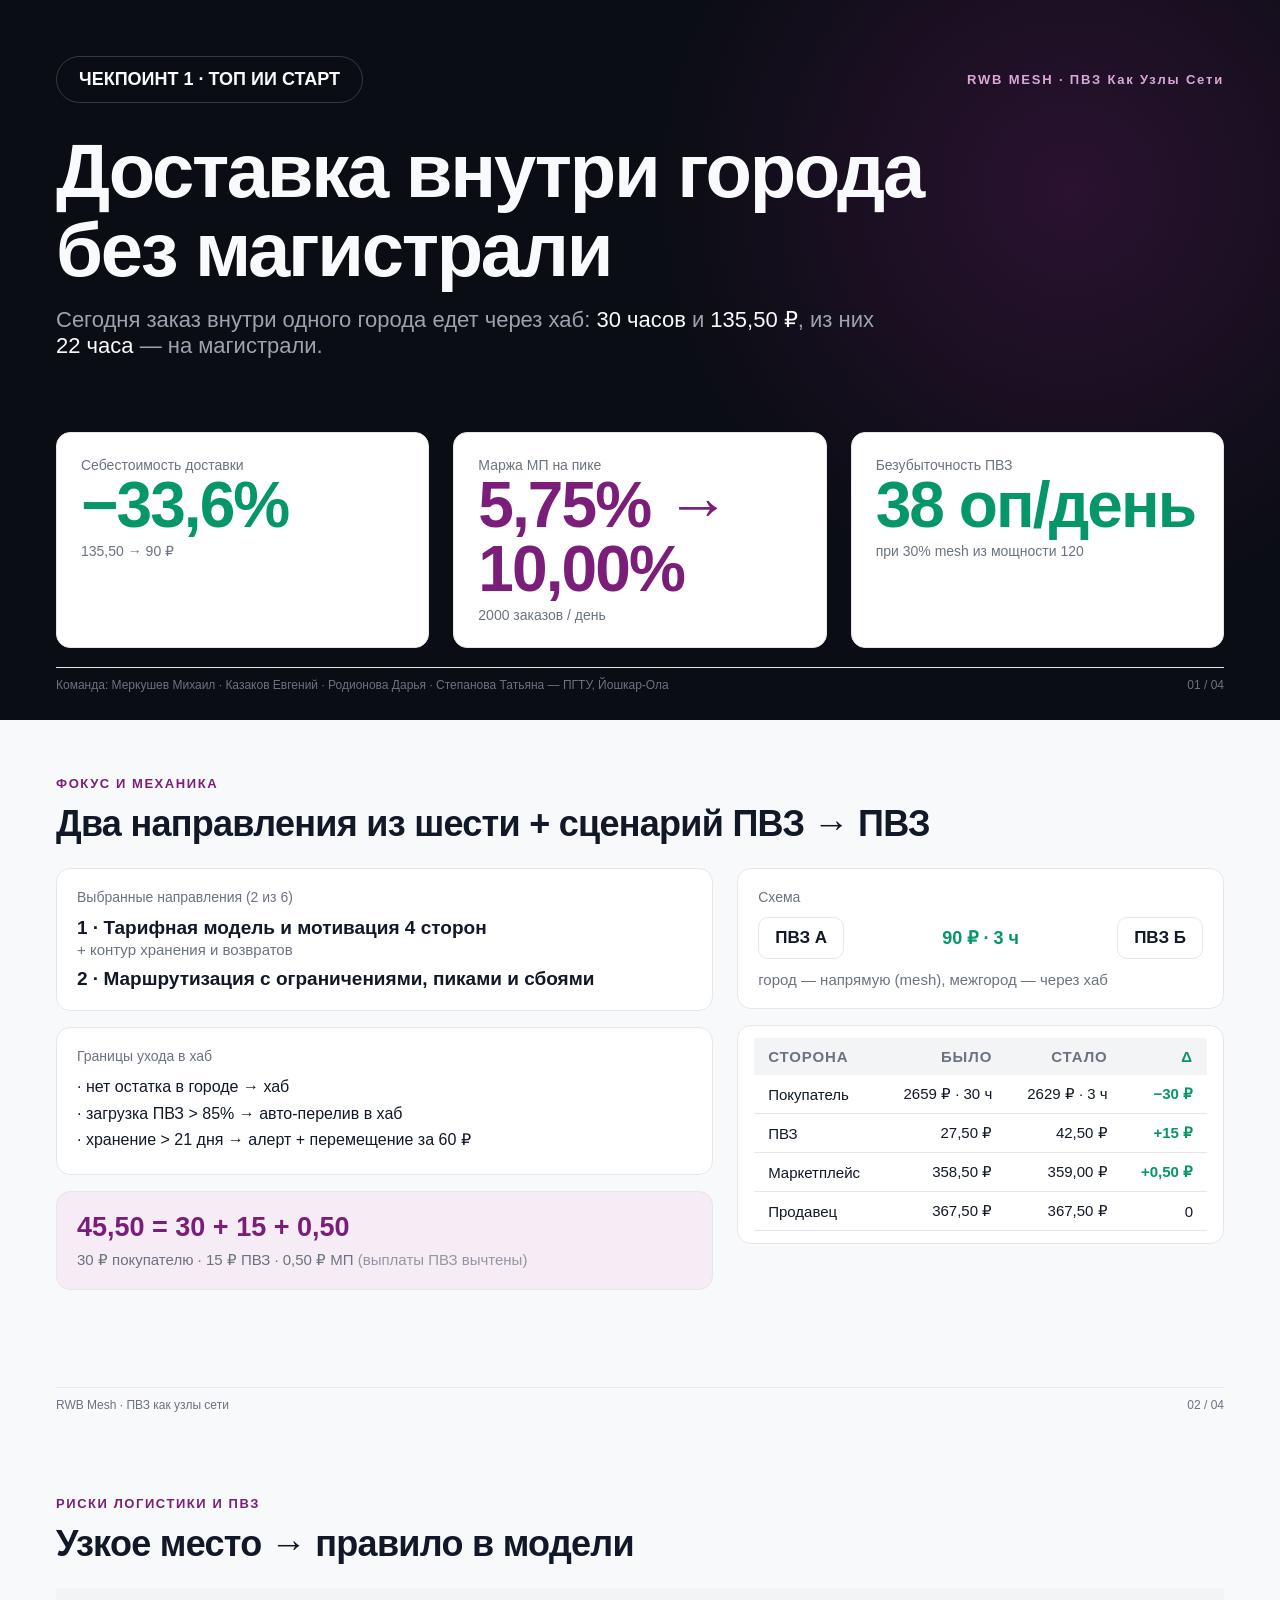
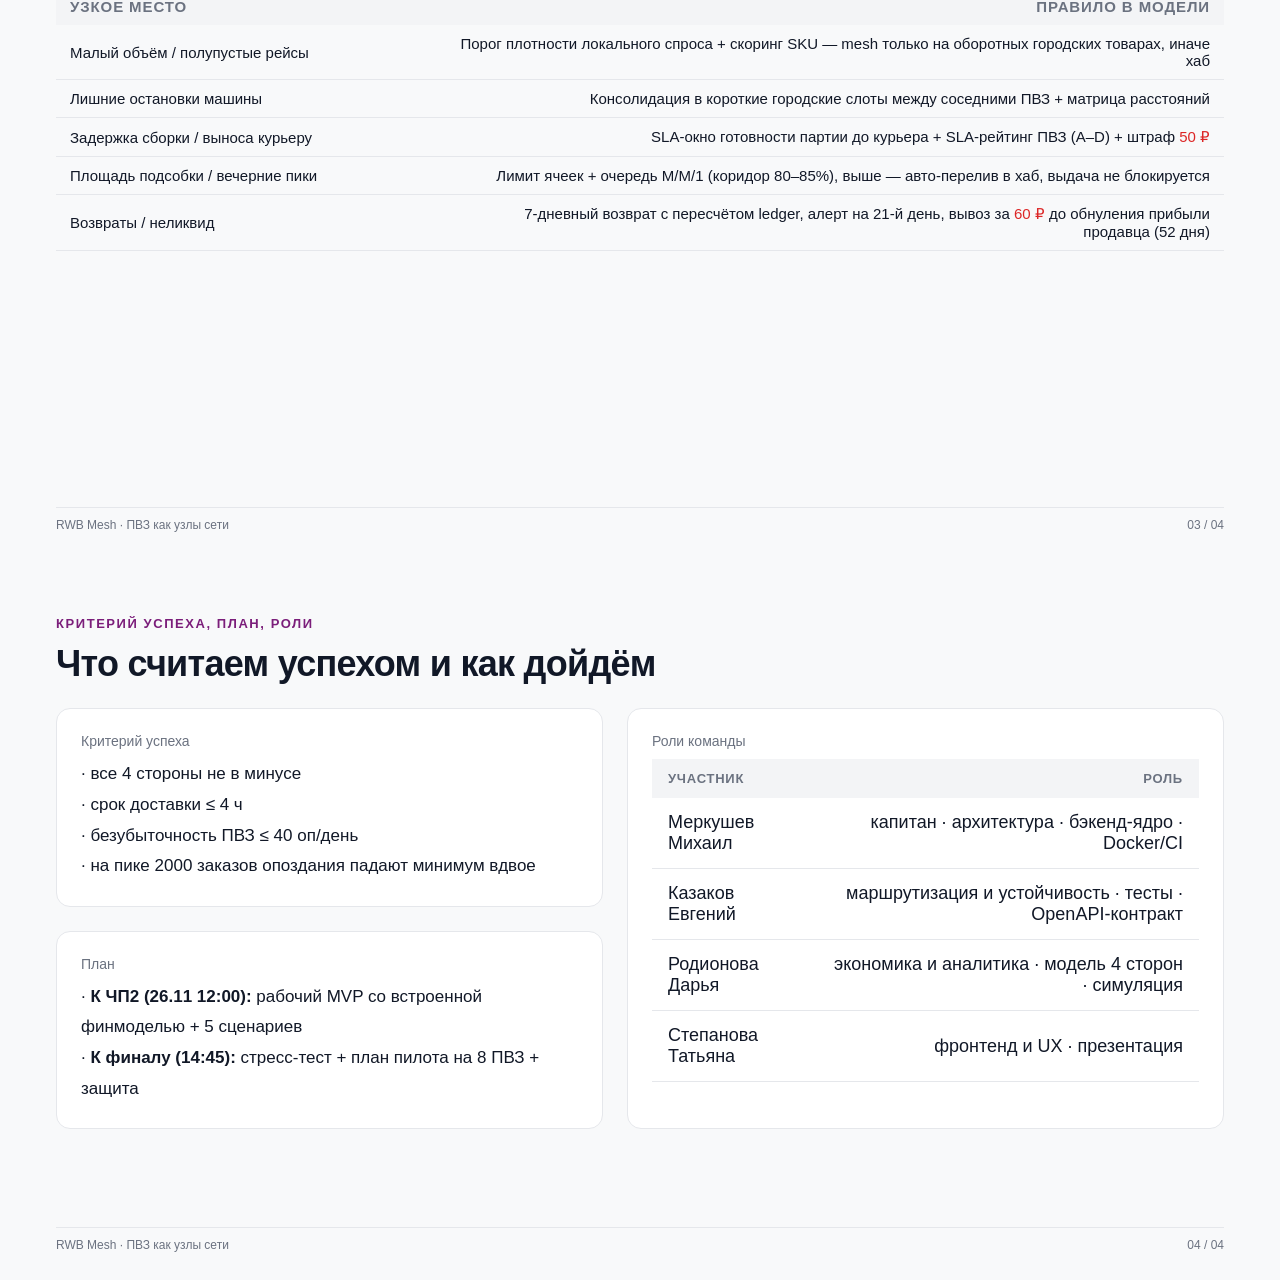
==== docs/pitch/cp1-slides.html @ 2083aa62 "docs(pitch): добавить пакет ЧП1 (4 слайда + речь), гид ЧП2 и актуализировать финал под кейс" ====
<!DOCTYPE html>
<html lang="ru">
<head>
<meta charset="UTF-8">
<meta name="viewport" content="width=1280">
<title>RWB Mesh · ЧП1</title>
<style>
@page { size: 1280px 720px; margin: 0; }
* { box-sizing: border-box; margin: 0; padding: 0; }
html, body { background: #F8F9FA; -webkit-print-color-adjust: exact; print-color-adjust: exact; }
body { font-family: Inter, -apple-system, BlinkMacSystemFont, "Segoe UI", Roboto, sans-serif; color: #111827; font-variant-numeric: tabular-nums; }
.slide { position: relative; width: 1280px; height: 720px; overflow: hidden; padding: 56px 56px 72px; background: #F8F9FA; page-break-after: always; break-after: page; display: flex; flex-direction: column; }
.slide:last-child { page-break-after: auto; break-after: auto; }
.dark { background: #0B0D14; color: #F9FAFB; }
.dark::before { content: ""; position: absolute; right: -240px; top: -260px; width: 900px; height: 900px; background: radial-gradient(circle, rgba(123,30,122,0.28) 0%, rgba(123,30,122,0) 65%); }
.dark > * { position: relative; }
.muted { color: #6B7280; } .dark .muted { color: #9CA3AF; }
.foot { position: absolute; left: 56px; right: 56px; bottom: 28px; display: flex; justify-content: space-between; font-size: 12px; color: #6B7280; border-top: 1px solid #E5E7EB; padding-top: 10px; }
.tag { font-size: 13px; letter-spacing: .14em; font-weight: 600; color: #D8A8D7; }
.kicker { font-size: 13px; letter-spacing: .12em; text-transform: uppercase; font-weight: 600; color: #7B1E7A; margin-bottom: 12px; }
h1 { font-size: 76px; line-height: 1.04; font-weight: 700; letter-spacing: -.03em; }
h2 { font-size: 36px; line-height: 1.15; font-weight: 700; letter-spacing: -.02em; max-width: 1050px; }
.card { background: #fff; border: 1px solid #E5E7EB; border-radius: 14px; padding: 24px; }
.row { display: flex; gap: 24px; } .col { display: flex; flex-direction: column; gap: 24px; }
.body { flex: 1; margin-top: 24px; min-height: 0; }
.big { font-size: 64px; font-weight: 700; letter-spacing: -.03em; line-height: 1; }
.lbl { font-size: 14px; color: #6B7280; }
.green { color: #059669; } .red { color: #DC2626; } .plum { color: #7B1E7A; }
.pill { display: inline-block; background: #ECFDF5; color: #059669; border: 1px solid #A7F3D0; border-radius: 999px; padding: 10px 18px; font-weight: 600; font-size: 16px; }
table { width: 100%; border-collapse: collapse; font-size: 18px; }
th { background: #F3F4F6; text-align: left; font-size: 13px; font-weight: 600; color: #6B7280; padding: 12px 16px; text-transform: uppercase; letter-spacing: .06em; }
td { padding: 14px 16px; border-bottom: 1px solid #E5E7EB; }
th:not(:first-child), td:not(:first-child) { text-align: right; }
td.d { color: #059669; font-weight: 600; } th.d { color: #059669; }
tr.b td { font-weight: 700; background: #FAFAFB; }
.badge { border: 1px solid rgba(255,255,255,.18); border-radius: 999px; padding: 12px 22px; font-size: 18px; font-weight: 600; color: #F9FAFB; }
.tight td, .tight th { padding: 10px 14px; font-size: 15px; }
.tfix { table-layout: fixed; }
</style>
</head>
<body>

<!-- СЛАЙД 1 -->
<section class="slide dark">
  <div style="display:flex; justify-content:space-between; align-items:center; margin-bottom: 28px;">
    <span class="badge">ЧЕКПОИНТ 1 · ТОП ИИ СТАРТ</span>
    <span class="tag">RWB MESH · ПВЗ Как Узлы Сети</span>
  </div>

  <h1>Доставка внутри города<br>без магистрали</h1>
  <p class="muted" style="font-size:22px; margin-top:18px; max-width:820px;">
    Сегодня заказ внутри одного города едет через хаб: <span style="color:#F9FAFB;">30 часов</span> и <span style="color:#F9FAFB;">135,50 ₽</span>, из них <span style="color:#F9FAFB;">22 часа</span> — на магистрали.
  </p>

  <div class="row" style="margin-top:auto;">
    <div class="card" style="flex:1;">
      <div class="lbl">Себестоимость доставки</div>
      <div class="big green">−33,6%</div>
      <div class="lbl" style="margin-top:6px;">135,50 → 90 ₽</div>
    </div>
    <div class="card" style="flex:1;">
      <div class="lbl">Маржа МП на пике</div>
      <div class="big plum">5,75% → 10,00%</div>
      <div class="lbl" style="margin-top:6px;">2000 заказов / день</div>
    </div>
    <div class="card" style="flex:1;">
      <div class="lbl">Безубыточность ПВЗ</div>
      <div class="big green">38 оп/день</div>
      <div class="lbl" style="margin-top:6px;">при 30% mesh из мощности 120</div>
    </div>
  </div>

  <div class="foot">
    <span>Команда: Меркушев Михаил · Казаков Евгений · Родионова Дарья · Степанова Татьяна — ПГТУ, Йошкар-Ола</span>
    <span>01 / 04</span>
  </div>
</section>

<!-- СЛАЙД 2 -->
<section class="slide">
  <div class="kicker">Фокус и механика</div>
  <h2>Два направления из шести + сценарий ПВЗ → ПВЗ</h2>

  <div class="body row">
    <div class="col" style="flex:1.35;gap:16px;">
      <div class="card" style="padding:20px;">
        <div class="lbl" style="margin-bottom:12px;">Выбранные направления (2 из 6)</div>
        <div style="font-size:19px;font-weight:600;">1 · Тарифная модель и мотивация 4 сторон</div>
        <div class="muted" style="font-size:15px;margin-top:2px;">+ контур хранения и возвратов</div>
        <div style="font-size:19px;font-weight:600;margin-top:10px;">2 · Маршрутизация с ограничениями, пиками и сбоями</div>
      </div>
      <div class="card" style="padding:20px;">
        <div class="lbl" style="margin-bottom:10px;">Границы ухода в хаб</div>
        <ul style="list-style:none;font-size:16px;line-height:1.65;">
          <li>· нет остатка в городе → хаб</li>
          <li>· загрузка ПВЗ &gt; 85% → авто-перелив в хаб</li>
          <li>· хранение &gt; 21 дня → алерт + перемещение за 60 ₽</li>
        </ul>
      </div>
      <div class="card" style="padding:20px;background:#F5ECF5;">
        <div style="font-size:27px;font-weight:700;color:#7B1E7A;">45,50 = 30 + 15 + 0,50</div>
        <div class="muted" style="font-size:15px;margin-top:8px;">30 ₽ покупателю · 15 ₽ ПВЗ · 0,50 ₽ МП <span style="opacity:.7;">(выплаты ПВЗ вычтены)</span></div>
      </div>
    </div>
    <div class="col" style="flex:1;gap:16px;">
      <div class="card" style="padding:20px;">
        <div class="lbl" style="margin-bottom:12px;">Схема</div>
        <div style="display:flex;align-items:center;gap:12px;">
          <span style="border:1px solid #E5E7EB;border-radius:10px;padding:10px 16px;font-weight:600;font-size:17px;">ПВЗ А</span>
          <span style="color:#059669;flex:1;text-align:center;font-weight:700;font-size:18px;">90 ₽ · 3 ч</span>
          <span style="border:1px solid #E5E7EB;border-radius:10px;padding:10px 16px;font-weight:600;font-size:17px;">ПВЗ Б</span>
        </div>
        <div class="muted" style="font-size:15px;margin-top:12px;">город — напрямую (mesh), межгород — через хаб</div>
      </div>
      <div class="card tight" style="padding:12px 16px;">
        <table>
          <tr><th>Сторона</th><th>Было</th><th>Стало</th><th class="d">Δ</th></tr>
          <tr><td>Покупатель</td><td>2659 ₽ · 30 ч</td><td>2629 ₽ · 3 ч</td><td class="d">−30 ₽</td></tr>
          <tr><td>ПВЗ</td><td>27,50 ₽</td><td>42,50 ₽</td><td class="d">+15 ₽</td></tr>
          <tr><td>Маркетплейс</td><td>358,50 ₽</td><td>359,00 ₽</td><td class="d">+0,50 ₽</td></tr>
          <tr><td>Продавец</td><td>367,50 ₽</td><td>367,50 ₽</td><td>0</td></tr>
        </table>
      </div>
    </div>
  </div>

  <div class="foot">
    <span>RWB Mesh · ПВЗ как узлы сети</span>
    <span>02 / 04</span>
  </div>
</section>

<!-- СЛАЙД 3 -->
<section class="slide">
  <div class="kicker">Риски логистики и ПВЗ</div>
  <h2>Узкое место → правило в модели</h2>

  <div class="body">
    <table class="tfix tight">
      <colgroup><col style="width:33%"><col style="width:67%"></colgroup>
      <tr><th>Узкое место</th><th>Правило в модели</th></tr>
      <tr><td>Малый объём / полупустые рейсы</td><td>Порог плотности локального спроса + скоринг SKU — mesh только на оборотных городских товарах, иначе хаб</td></tr>
      <tr><td>Лишние остановки машины</td><td>Консолидация в короткие городские слоты между соседними ПВЗ + матрица расстояний</td></tr>
      <tr><td>Задержка сборки / выноса курьеру</td><td>SLA-окно готовности партии до курьера + SLA-рейтинг ПВЗ (A–D) + штраф <span class="red">50 ₽</span></td></tr>
      <tr><td>Площадь подсобки / вечерние пики</td><td>Лимит ячеек + очередь M/M/1 (коридор 80–85%), выше — авто-перелив в хаб, выдача не блокируется</td></tr>
      <tr><td>Возвраты / неликвид</td><td>7-дневный возврат с пересчётом ledger, алерт на 21-й день, вывоз за <span class="red">60 ₽</span> до обнуления прибыли продавца (52 дня)</td></tr>
    </table>
  </div>

  <div class="foot">
    <span>RWB Mesh · ПВЗ как узлы сети</span>
    <span>03 / 04</span>
  </div>
</section>

<!-- СЛАЙД 4 -->
<section class="slide">
  <div class="kicker">Критерий успеха, план, роли</div>
  <h2>Что считаем успехом и как дойдём</h2>

  <div class="body">
    <div class="row">
      <div class="col" style="flex:1;">
        <div class="card">
          <div class="lbl" style="margin-bottom:10px;">Критерий успеха</div>
          <ul style="list-style:none; font-size:17px; line-height:1.8;">
            <li>· все 4 стороны не в минусе</li>
            <li>· срок доставки ≤ 4 ч</li>
            <li>· безубыточность ПВЗ ≤ 40 оп/день</li>
            <li>· на пике 2000 заказов опоздания падают минимум вдвое</li>
          </ul>
        </div>
        <div class="card">
          <div class="lbl" style="margin-bottom:10px;">План</div>
          <ul style="list-style:none; font-size:17px; line-height:1.8;">
            <li>· <strong>К ЧП2 (26.11 12:00):</strong> рабочий MVP со встроенной финмоделью + 5 сценариев</li>
            <li>· <strong>К финалу (14:45):</strong> стресс-тест + план пилота на 8 ПВЗ + защита</li>
          </ul>
        </div>
      </div>
      <div class="card" style="flex:1;">
        <div class="lbl" style="margin-bottom:10px;">Роли команды</div>
        <table>
          <tr><th>Участник</th><th>Роль</th></tr>
          <tr><td>Меркушев Михаил</td><td>капитан · архитектура · бэкенд-ядро · Docker/CI</td></tr>
          <tr><td>Казаков Евгений</td><td>маршрутизация и устойчивость · тесты · OpenAPI-контракт</td></tr>
          <tr><td>Родионова Дарья</td><td>экономика и аналитика · модель 4 сторон · симуляция</td></tr>
          <tr><td>Степанова Татьяна</td><td>фронтенд и UX · презентация</td></tr>
        </table>
      </div>
    </div>
  </div>

  <div class="foot">
    <span>RWB Mesh · ПВЗ как узлы сети</span>
    <span>04 / 04</span>
  </div>
</section>

</body>
</html>
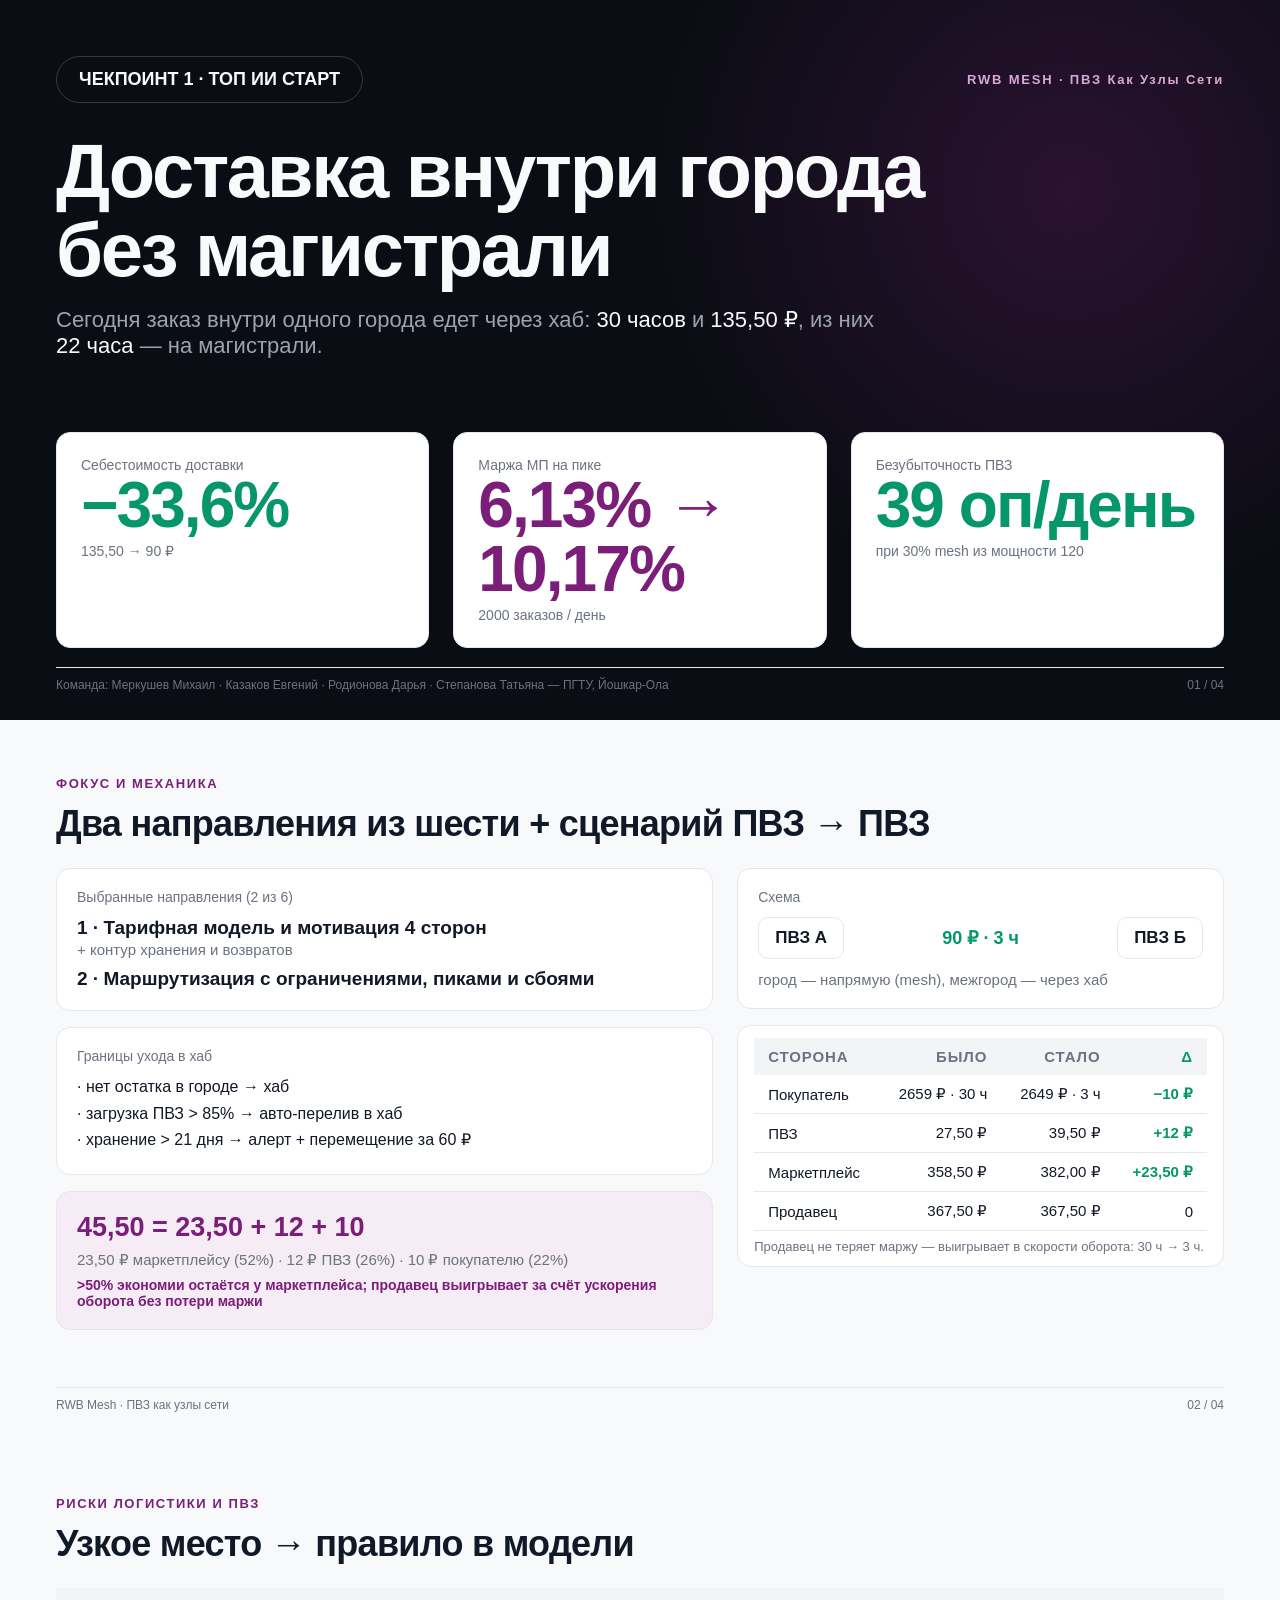
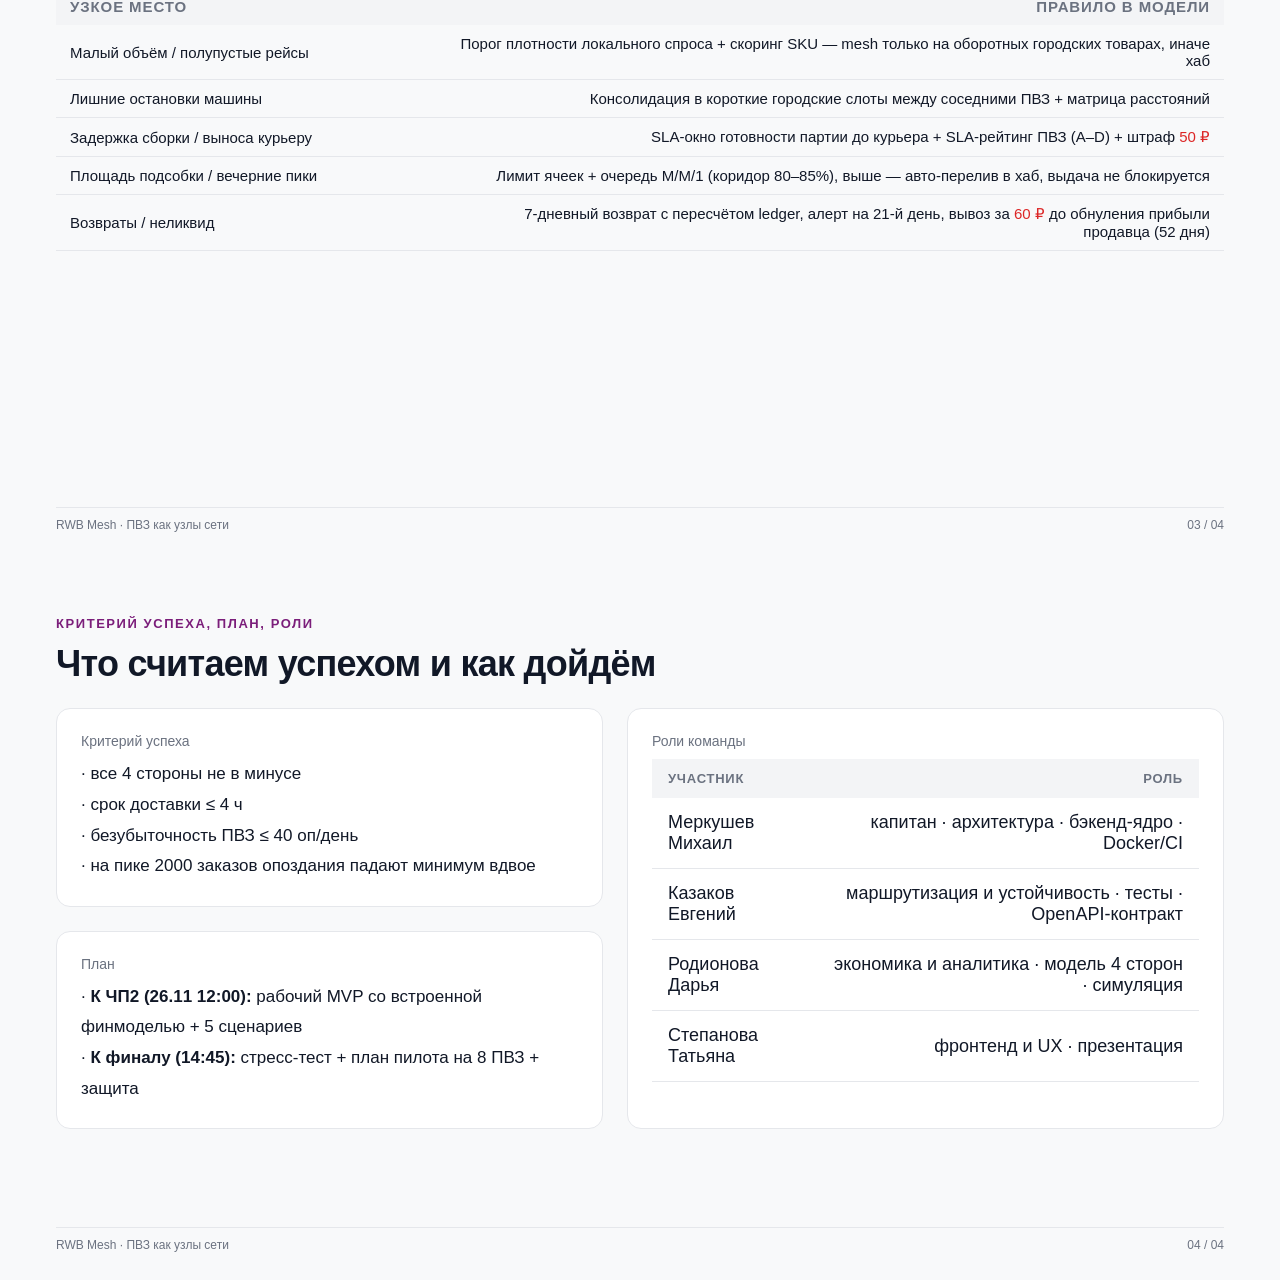
==== commit 48404771: "feat(economics): перекалибровать распределение экономии (>50% маркетплейсу) и обновить презентации" ====
--- a/docs/pitch/cp1-slides.html
+++ b/docs/pitch/cp1-slides.html
@@ -60,12 +60,12 @@
     </div>
     <div class="card" style="flex:1;">
       <div class="lbl">Маржа МП на пике</div>
-      <div class="big plum">5,75% → 10,00%</div>
+      <div class="big plum">6,13% → 10,17%</div>
       <div class="lbl" style="margin-top:6px;">2000 заказов / день</div>
     </div>
     <div class="card" style="flex:1;">
       <div class="lbl">Безубыточность ПВЗ</div>
-      <div class="big green">38 оп/день</div>
+      <div class="big green">39 оп/день</div>
       <div class="lbl" style="margin-top:6px;">при 30% mesh из мощности 120</div>
     </div>
   </div>
@@ -98,8 +98,9 @@
         </ul>
       </div>
       <div class="card" style="padding:20px;background:#F5ECF5;">
-        <div style="font-size:27px;font-weight:700;color:#7B1E7A;">45,50 = 30 + 15 + 0,50</div>
-        <div class="muted" style="font-size:15px;margin-top:8px;">30 ₽ покупателю · 15 ₽ ПВЗ · 0,50 ₽ МП <span style="opacity:.7;">(выплаты ПВЗ вычтены)</span></div>
+        <div style="font-size:27px;font-weight:700;color:#7B1E7A;">45,50 = 23,50 + 12 + 10</div>
+        <div class="muted" style="font-size:15px;margin-top:8px;">23,50 ₽ маркетплейсу (52%) · 12 ₽ ПВЗ (26%) · 10 ₽ покупателю (22%)</div>
+        <div style="font-size:14px;color:#7B1E7A;font-weight:600;margin-top:8px;">&gt;50% экономии остаётся у маркетплейса; продавец выигрывает за счёт ускорения оборота без потери маржи</div>
       </div>
     </div>
     <div class="col" style="flex:1;gap:16px;">
@@ -115,11 +116,12 @@
       <div class="card tight" style="padding:12px 16px;">
         <table>
           <tr><th>Сторона</th><th>Было</th><th>Стало</th><th class="d">Δ</th></tr>
-          <tr><td>Покупатель</td><td>2659 ₽ · 30 ч</td><td>2629 ₽ · 3 ч</td><td class="d">−30 ₽</td></tr>
-          <tr><td>ПВЗ</td><td>27,50 ₽</td><td>42,50 ₽</td><td class="d">+15 ₽</td></tr>
-          <tr><td>Маркетплейс</td><td>358,50 ₽</td><td>359,00 ₽</td><td class="d">+0,50 ₽</td></tr>
+          <tr><td>Покупатель</td><td>2659 ₽ · 30 ч</td><td>2649 ₽ · 3 ч</td><td class="d">−10 ₽</td></tr>
+          <tr><td>ПВЗ</td><td>27,50 ₽</td><td>39,50 ₽</td><td class="d">+12 ₽</td></tr>
+          <tr><td>Маркетплейс</td><td>358,50 ₽</td><td>382,00 ₽</td><td class="d">+23,50 ₽</td></tr>
           <tr><td>Продавец</td><td>367,50 ₽</td><td>367,50 ₽</td><td>0</td></tr>
         </table>
+        <div class="muted" style="font-size:13px;margin-top:8px;">Продавец не теряет маржу — выигрывает в скорости оборота: 30 ч → 3 ч.</div>
       </div>
     </div>
   </div>
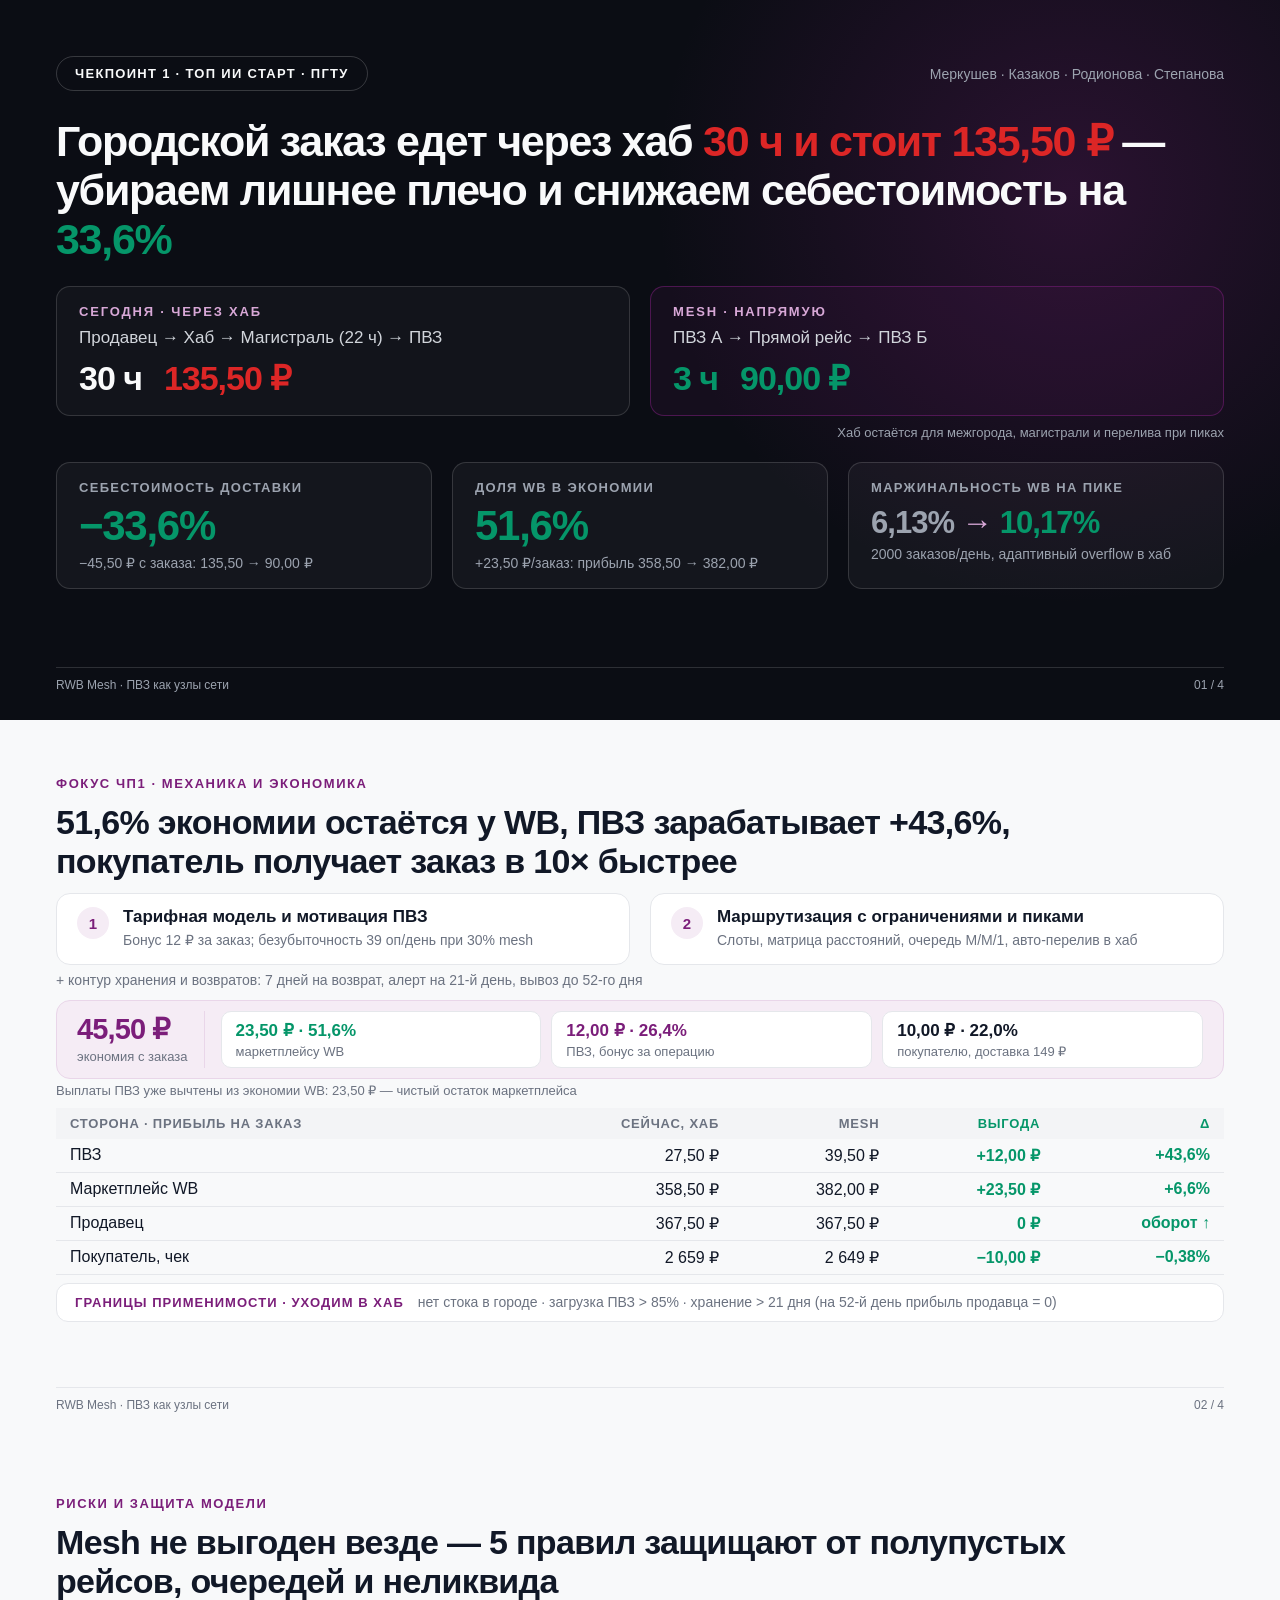
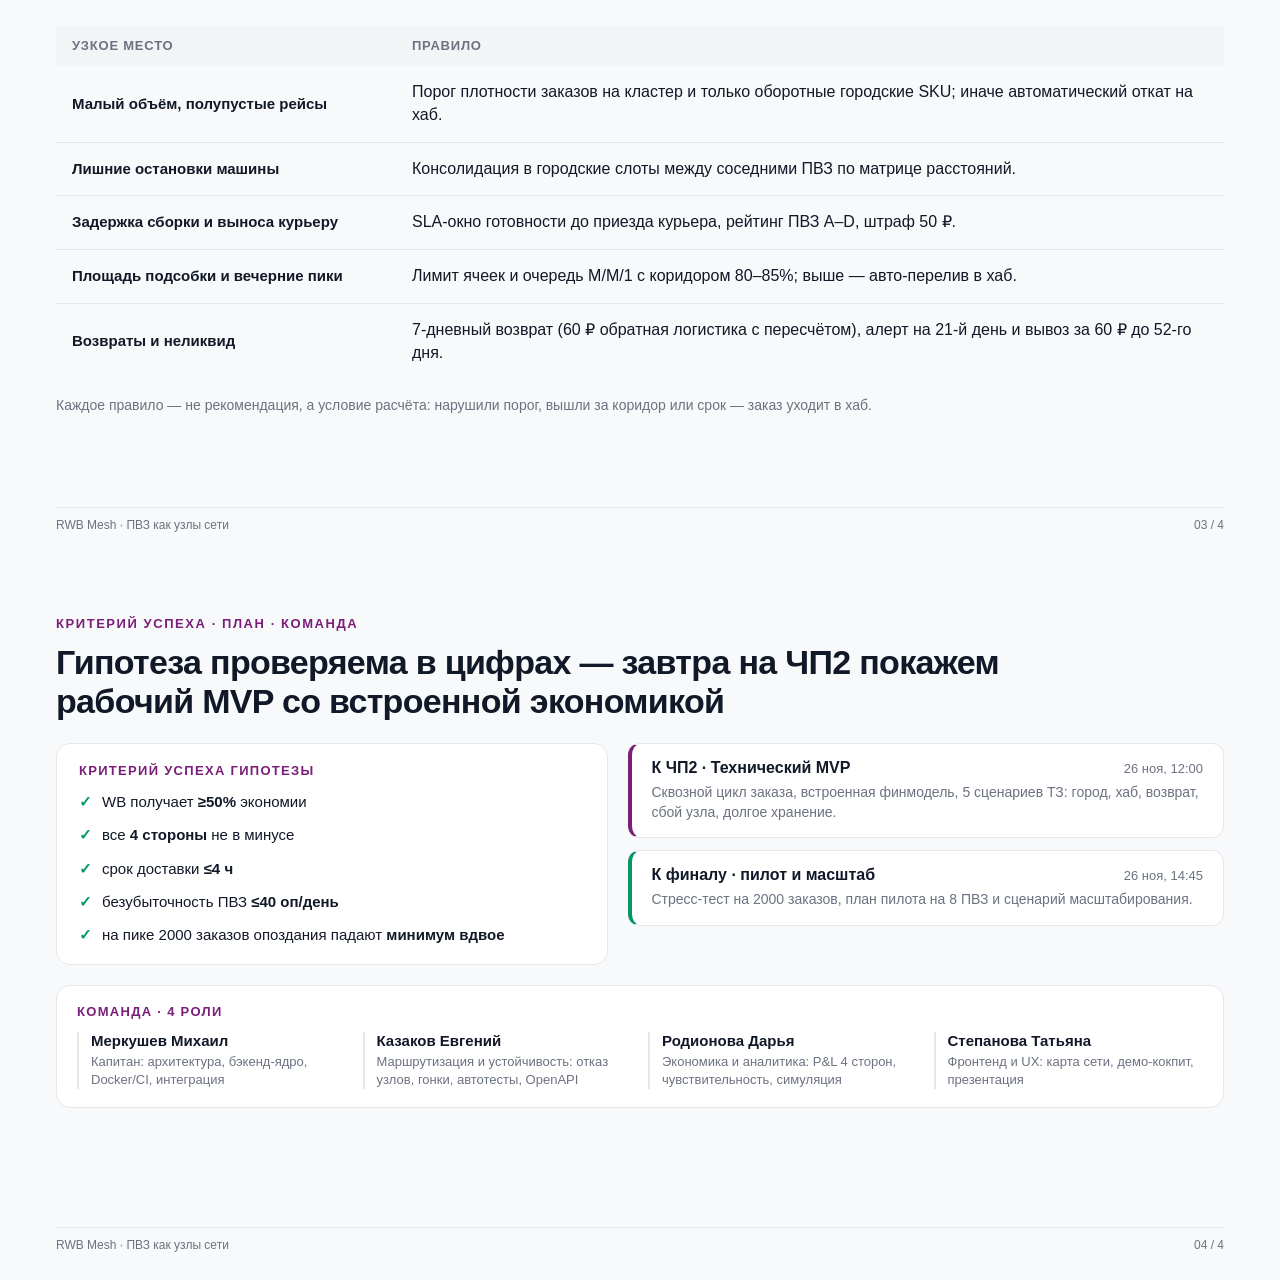
==== commit bbd85037: "docs(pitch): подготовить идеальный пакет ЧП1 (4 слайда с >50% экономии WB + речь)" ====
--- a/docs/pitch/cp1-slides.html
+++ b/docs/pitch/cp1-slides.html
@@ -34,169 +34,235 @@
 td.d { color: #059669; font-weight: 600; } th.d { color: #059669; }
 tr.b td { font-weight: 700; background: #FAFAFB; }
 .badge { border: 1px solid rgba(255,255,255,.18); border-radius: 999px; padding: 12px 22px; font-size: 18px; font-weight: 600; color: #F9FAFB; }
-.tight td, .tight th { padding: 10px 14px; font-size: 15px; }
-.tfix { table-layout: fixed; }
+.num { flex: none; width: 32px; height: 32px; border-radius: 50%; background: #F5ECF5; color: #7B1E7A; font-weight: 700; display: flex; align-items: center; justify-content: center; font-size: 15px; }
+.item { display: flex; gap: 16px; align-items: flex-start; }
+.item b { display: block; font-size: 18px; margin-bottom: 4px; } .item p { font-size: 15px; color: #6B7280; line-height: 1.4; }
+</style>
+<style>
+  /* только локальные плотности: таблицы и тёмная подложка, палитра не меняется */
+  .t-sides { font-size: 16px; }
+  .t-sides th { padding: 8px 14px; }
+  .t-sides td { padding: 7px 14px; }
+  .t-left { font-size: 16px; table-layout: fixed; }
+  .t-left th { padding: 13px 16px; }
+  .t-left td { padding: 15px 16px; line-height: 1.42; }
+  .t-left th:not(:first-child), .t-left td:not(:first-child) { text-align: left; }
+  .t-left col.c1 { width: 340px; }
+  .t-left tr:last-child td { border-bottom: none; }
+  .dark .foot { color: #9CA3AF; border-top-color: rgba(255,255,255,.14); }
 </style>
 </head>
 <body>
 
-<!-- СЛАЙД 1 -->
+<!-- ============ 1 / 4 · ПРОБЛЕМА И МЕТРИКИ ВЕРХА ============ -->
 <section class="slide dark">
-  <div style="display:flex; justify-content:space-between; align-items:center; margin-bottom: 28px;">
-    <span class="badge">ЧЕКПОИНТ 1 · ТОП ИИ СТАРТ</span>
-    <span class="tag">RWB MESH · ПВЗ Как Узлы Сети</span>
-  </div>
-
-  <h1>Доставка внутри города<br>без магистрали</h1>
-  <p class="muted" style="font-size:22px; margin-top:18px; max-width:820px;">
-    Сегодня заказ внутри одного города едет через хаб: <span style="color:#F9FAFB;">30 часов</span> и <span style="color:#F9FAFB;">135,50 ₽</span>, из них <span style="color:#F9FAFB;">22 часа</span> — на магистрали.
-  </p>
-
-  <div class="row" style="margin-top:auto;">
-    <div class="card" style="flex:1;">
-      <div class="lbl">Себестоимость доставки</div>
-      <div class="big green">−33,6%</div>
-      <div class="lbl" style="margin-top:6px;">135,50 → 90 ₽</div>
-    </div>
-    <div class="card" style="flex:1;">
-      <div class="lbl">Маржа МП на пике</div>
-      <div class="big plum">6,13% → 10,17%</div>
-      <div class="lbl" style="margin-top:6px;">2000 заказов / день</div>
-    </div>
-    <div class="card" style="flex:1;">
-      <div class="lbl">Безубыточность ПВЗ</div>
-      <div class="big green">39 оп/день</div>
-      <div class="lbl" style="margin-top:6px;">при 30% mesh из мощности 120</div>
-    </div>
-  </div>
-
-  <div class="foot">
-    <span>Команда: Меркушев Михаил · Казаков Евгений · Родионова Дарья · Степанова Татьяна — ПГТУ, Йошкар-Ола</span>
-    <span>01 / 04</span>
-  </div>
-</section>
-
-<!-- СЛАЙД 2 -->
+  <div style="display:flex; align-items:center; justify-content:space-between; gap:24px;">
+    <span class="badge" style="font-size:13px; letter-spacing:.1em; padding:9px 18px;">ЧЕКПОИНТ 1 · ТОП ИИ СТАРТ · ПГТУ</span>
+    <span style="font-size:14px; color:#9CA3AF;">Меркушев · Казаков · Родионова · Степанова</span>
+  </div>
+
+  <h1 style="font-size:43px; line-height:1.14; margin-top:26px; max-width:1150px;">Городской заказ едет через хаб <span class="red">30 ч и стоит 135,50 ₽</span> — убираем лишнее плечо и снижаем себестоимость на <span class="green">33,6%</span></h1>
+
+  <div class="row" style="gap:20px; margin-top:22px;">
+    <div style="flex:1; border:1px solid rgba(255,255,255,.14); border-radius:14px; padding:17px 22px; background:rgba(255,255,255,.03);">
+      <div class="tag" style="font-size:13px;">СЕГОДНЯ · ЧЕРЕЗ ХАБ</div>
+      <div style="font-size:17px; color:#D1D5DB; margin-top:9px;">Продавец → Хаб → Магистраль (22 ч) → ПВЗ</div>
+      <div style="display:flex; align-items:baseline; gap:22px; margin-top:10px;">
+        <span style="font-size:34px; font-weight:700; letter-spacing:-.03em;">30 ч</span>
+        <span class="red" style="font-size:34px; font-weight:700; letter-spacing:-.03em;">135,50 ₽</span>
+      </div>
+    </div>
+    <div style="flex:1; border:1px solid rgba(123,30,122,.55); border-radius:14px; padding:17px 22px; background:rgba(123,30,122,.10);">
+      <div class="tag" style="font-size:13px;">MESH · НАПРЯМУЮ</div>
+      <div style="font-size:17px; color:#D1D5DB; margin-top:9px;">ПВЗ А → Прямой рейс → ПВЗ Б</div>
+      <div style="display:flex; align-items:baseline; gap:22px; margin-top:10px;">
+        <span class="green" style="font-size:34px; font-weight:700; letter-spacing:-.03em;">3 ч</span>
+        <span class="green" style="font-size:34px; font-weight:700; letter-spacing:-.03em;">90,00 ₽</span>
+      </div>
+    </div>
+  </div>
+  <div style="font-size:13px; color:#9CA3AF; margin-top:9px; text-align:right;">Хаб остаётся для межгорода, магистрали и перелива при пиках</div>
+
+  <div class="row" style="gap:20px; margin-top:22px;">
+    <div style="flex:1; background:rgba(255,255,255,.04); border:1px solid rgba(255,255,255,.14); border-radius:14px; padding:17px 22px;">
+      <div style="font-size:13px; letter-spacing:.1em; font-weight:600; color:#9CA3AF;">СЕБЕСТОИМОСТЬ ДОСТАВКИ</div>
+      <div class="green" style="font-size:42px; font-weight:700; letter-spacing:-.03em; margin-top:7px;">−33,6%</div>
+      <div style="font-size:14px; color:#9CA3AF; margin-top:5px;">−45,50 ₽ с заказа: 135,50 → 90,00 ₽</div>
+    </div>
+    <div style="flex:1; background:rgba(255,255,255,.04); border:1px solid rgba(255,255,255,.14); border-radius:14px; padding:17px 22px;">
+      <div style="font-size:13px; letter-spacing:.1em; font-weight:600; color:#9CA3AF;">ДОЛЯ WB В ЭКОНОМИИ</div>
+      <div class="green" style="font-size:42px; font-weight:700; letter-spacing:-.03em; margin-top:7px;">51,6%</div>
+      <div style="font-size:14px; color:#9CA3AF; margin-top:5px;">+23,50 ₽/заказ: прибыль 358,50 → 382,00 ₽</div>
+    </div>
+    <div style="flex:1; background:rgba(255,255,255,.04); border:1px solid rgba(255,255,255,.14); border-radius:14px; padding:17px 22px;">
+      <div style="font-size:13px; letter-spacing:.1em; font-weight:600; color:#9CA3AF;">МАРЖИНАЛЬНОСТЬ WB НА ПИКЕ</div>
+      <div style="font-size:31px; font-weight:700; letter-spacing:-.03em; margin-top:10px;"><span style="color:#9CA3AF;">6,13%</span> <span style="color:#D8A8D7;">→</span> <span class="green">10,17%</span></div>
+      <div style="font-size:14px; color:#9CA3AF; margin-top:5px;">2000 заказов/день, адаптивный overflow в хаб</div>
+    </div>
+  </div>
+
+  <div class="foot"><span>RWB Mesh · ПВЗ как узлы сети</span><span>01 / 4</span></div>
+</section>
+
+<!-- ============ 2 / 4 · ФОКУС, МЕХАНИКА, ЭКОНОМИКА 4 СТОРОН ============ -->
 <section class="slide">
-  <div class="kicker">Фокус и механика</div>
-  <h2>Два направления из шести + сценарий ПВЗ → ПВЗ</h2>
-
-  <div class="body row">
-    <div class="col" style="flex:1.35;gap:16px;">
-      <div class="card" style="padding:20px;">
-        <div class="lbl" style="margin-bottom:12px;">Выбранные направления (2 из 6)</div>
-        <div style="font-size:19px;font-weight:600;">1 · Тарифная модель и мотивация 4 сторон</div>
-        <div class="muted" style="font-size:15px;margin-top:2px;">+ контур хранения и возвратов</div>
-        <div style="font-size:19px;font-weight:600;margin-top:10px;">2 · Маршрутизация с ограничениями, пиками и сбоями</div>
-      </div>
-      <div class="card" style="padding:20px;">
-        <div class="lbl" style="margin-bottom:10px;">Границы ухода в хаб</div>
-        <ul style="list-style:none;font-size:16px;line-height:1.65;">
-          <li>· нет остатка в городе → хаб</li>
-          <li>· загрузка ПВЗ &gt; 85% → авто-перелив в хаб</li>
-          <li>· хранение &gt; 21 дня → алерт + перемещение за 60 ₽</li>
-        </ul>
-      </div>
-      <div class="card" style="padding:20px;background:#F5ECF5;">
-        <div style="font-size:27px;font-weight:700;color:#7B1E7A;">45,50 = 23,50 + 12 + 10</div>
-        <div class="muted" style="font-size:15px;margin-top:8px;">23,50 ₽ маркетплейсу (52%) · 12 ₽ ПВЗ (26%) · 10 ₽ покупателю (22%)</div>
-        <div style="font-size:14px;color:#7B1E7A;font-weight:600;margin-top:8px;">&gt;50% экономии остаётся у маркетплейса; продавец выигрывает за счёт ускорения оборота без потери маржи</div>
-      </div>
-    </div>
-    <div class="col" style="flex:1;gap:16px;">
-      <div class="card" style="padding:20px;">
-        <div class="lbl" style="margin-bottom:12px;">Схема</div>
-        <div style="display:flex;align-items:center;gap:12px;">
-          <span style="border:1px solid #E5E7EB;border-radius:10px;padding:10px 16px;font-weight:600;font-size:17px;">ПВЗ А</span>
-          <span style="color:#059669;flex:1;text-align:center;font-weight:700;font-size:18px;">90 ₽ · 3 ч</span>
-          <span style="border:1px solid #E5E7EB;border-radius:10px;padding:10px 16px;font-weight:600;font-size:17px;">ПВЗ Б</span>
+  <div class="kicker">Фокус ЧП1 · механика и экономика</div>
+  <h2 style="font-size:34px;">51,6% экономии остаётся у WB, ПВЗ зарабатывает +43,6%, покупатель получает заказ в 10× быстрее</h2>
+
+  <div class="row" style="gap:20px; margin-top:12px;">
+    <div style="flex:1; display:flex; gap:14px; align-items:flex-start; background:#fff; border:1px solid #E5E7EB; border-radius:14px; padding:13px 20px;">
+      <div class="num">1</div>
+      <div>
+        <b style="display:block; font-size:17px;">Тарифная модель и мотивация ПВЗ</b>
+        <p style="font-size:14px; color:#6B7280; line-height:1.4; margin-top:4px;">Бонус 12 ₽ за заказ; безубыточность 39 оп/день при 30% mesh</p>
+      </div>
+    </div>
+    <div style="flex:1; display:flex; gap:14px; align-items:flex-start; background:#fff; border:1px solid #E5E7EB; border-radius:14px; padding:13px 20px;">
+      <div class="num">2</div>
+      <div>
+        <b style="display:block; font-size:17px;">Маршрутизация с ограничениями и пиками</b>
+        <p style="font-size:14px; color:#6B7280; line-height:1.4; margin-top:4px;">Слоты, матрица расстояний, очередь M/M/1, авто-перелив в хаб</p>
+      </div>
+    </div>
+  </div>
+  <div style="font-size:14px; color:#6B7280; margin-top:7px;">+ контур хранения и возвратов: 7 дней на возврат, алерт на 21-й день, вывоз до 52-го дня</div>
+
+  <div style="display:flex; align-items:center; gap:16px; background:#F5ECF5; border:1px solid #E9D6E9; border-radius:14px; padding:10px 20px; margin-top:12px;">
+    <div style="flex:none;">
+      <div style="font-size:29px; font-weight:700; letter-spacing:-.03em; color:#7B1E7A; line-height:1;">45,50 ₽</div>
+      <div style="font-size:13px; color:#6B7280; margin-top:5px;">экономия с заказа</div>
+    </div>
+    <div style="width:1px; align-self:stretch; background:#E9D6E9;"></div>
+    <div style="display:flex; gap:10px; flex:1;">
+      <div style="flex:1; background:#fff; border:1px solid #E5E7EB; border-radius:10px; padding:8px 14px;">
+        <div class="green" style="font-size:17px; font-weight:700;">23,50 ₽ · 51,6%</div>
+        <div style="font-size:13px; color:#6B7280; margin-top:3px;">маркетплейсу WB</div>
+      </div>
+      <div style="flex:1; background:#fff; border:1px solid #E5E7EB; border-radius:10px; padding:8px 14px;">
+        <div class="plum" style="font-size:17px; font-weight:700;">12,00 ₽ · 26,4%</div>
+        <div style="font-size:13px; color:#6B7280; margin-top:3px;">ПВЗ, бонус за операцию</div>
+      </div>
+      <div style="flex:1; background:#fff; border:1px solid #E5E7EB; border-radius:10px; padding:8px 14px;">
+        <div style="font-size:17px; font-weight:700;">10,00 ₽ · 22,0%</div>
+        <div style="font-size:13px; color:#6B7280; margin-top:3px;">покупателю, доставка 149 ₽</div>
+      </div>
+    </div>
+  </div>
+  <div style="font-size:13px; color:#6B7280; margin-top:4px;">Выплаты ПВЗ уже вычтены из экономии WB: 23,50 ₽ — чистый остаток маркетплейса</div>
+
+  <div style="margin-top:10px;">
+    <table class="t-sides">
+      <tr><th>Сторона · прибыль на заказ</th><th>Сейчас, хаб</th><th>Mesh</th><th class="d">Выгода</th><th class="d">Δ</th></tr>
+      <tr><td>ПВЗ</td><td>27,50 ₽</td><td>39,50 ₽</td><td class="d">+12,00 ₽</td><td class="d">+43,6%</td></tr>
+      <tr><td>Маркетплейс WB</td><td>358,50 ₽</td><td>382,00 ₽</td><td class="d">+23,50 ₽</td><td class="d">+6,6%</td></tr>
+      <tr><td>Продавец</td><td>367,50 ₽</td><td>367,50 ₽</td><td class="d">0 ₽</td><td class="d">оборот ↑</td></tr>
+      <tr><td>Покупатель, чек</td><td>2 659 ₽</td><td>2 649 ₽</td><td class="d">−10,00 ₽</td><td class="d">−0,38%</td></tr>
+    </table>
+  </div>
+
+  <div style="display:flex; gap:14px; align-items:center; background:#fff; border:1px solid #E5E7EB; border-radius:12px; padding:9px 18px; margin-top:8px;">
+    <div style="font-size:13px; letter-spacing:.08em; font-weight:600; color:#7B1E7A; flex:none;">ГРАНИЦЫ ПРИМЕНИМОСТИ · УХОДИМ В ХАБ</div>
+    <div style="font-size:14px; color:#6B7280; line-height:1.35;">нет стока в городе · загрузка ПВЗ &gt; 85% · хранение &gt; 21 дня (на 52-й день прибыль продавца = 0)</div>
+  </div>
+
+  <div class="foot"><span>RWB Mesh · ПВЗ как узлы сети</span><span>02 / 4</span></div>
+</section>
+
+<!-- ============ 3 / 4 · 5 УЗКИХ МЕСТ → 5 ПРАВИЛ ============ -->
+<section class="slide">
+  <div class="kicker">Риски и защита модели</div>
+  <h2 style="font-size:34px;">Mesh не выгоден везде — 5 правил защищают от полупустых рейсов, очередей и неликвида</h2>
+
+  <div style="margin-top:24px;">
+    <table class="t-left">
+      <colgroup><col class="c1"><col></colgroup>
+      <tr><th>Узкое место</th><th>Правило</th></tr>
+      <tr>
+        <td><b style="font-size:15px;">Малый объём, полупустые рейсы</b></td>
+        <td>Порог плотности заказов на кластер и только оборотные городские SKU; иначе автоматический откат на хаб.</td>
+      </tr>
+      <tr>
+        <td><b style="font-size:15px;">Лишние остановки машины</b></td>
+        <td>Консолидация в городские слоты между соседними ПВЗ по матрице расстояний.</td>
+      </tr>
+      <tr>
+        <td><b style="font-size:15px;">Задержка сборки и выноса курьеру</b></td>
+        <td>SLA-окно готовности до приезда курьера, рейтинг ПВЗ A–D, штраф 50 ₽.</td>
+      </tr>
+      <tr>
+        <td><b style="font-size:15px;">Площадь подсобки и вечерние пики</b></td>
+        <td>Лимит ячеек и очередь M/M/1 с коридором 80–85%; выше — авто-перелив в хаб.</td>
+      </tr>
+      <tr>
+        <td><b style="font-size:15px;">Возвраты и неликвид</b></td>
+        <td>7-дневный возврат (60 ₽ обратная логистика с пересчётом), алерт на 21-й день и вывоз за 60 ₽ до 52-го дня.</td>
+      </tr>
+    </table>
+  </div>
+
+  <div style="margin-top:18px; font-size:14px; color:#6B7280;">Каждое правило — не рекомендация, а условие расчёта: нарушили порог, вышли за коридор или срок — заказ уходит в хаб.</div>
+
+  <div class="foot"><span>RWB Mesh · ПВЗ как узлы сети</span><span>03 / 4</span></div>
+</section>
+
+<!-- ============ 4 / 4 · КРИТЕРИЙ УСПЕХА · ПЛАН · РОЛИ ============ -->
+<section class="slide">
+  <div class="kicker">Критерий успеха · план · команда</div>
+  <h2 style="font-size:34px;">Гипотеза проверяема в цифрах — завтра на ЧП2 покажем рабочий MVP со встроенной экономикой</h2>
+
+  <div class="row" style="gap:20px; margin-top:22px; align-items:stretch;">
+    <div style="flex:1; background:#fff; border:1px solid #E5E7EB; border-radius:14px; padding:19px 22px;">
+      <div style="font-size:13px; letter-spacing:.1em; font-weight:600; color:#7B1E7A;">КРИТЕРИЙ УСПЕХА ГИПОТЕЗЫ</div>
+      <div style="margin-top:14px; display:flex; flex-direction:column; gap:13px;">
+        <div style="display:flex; gap:10px; font-size:15px; line-height:1.35;"><span class="green" style="font-weight:700;">✓</span><span>WB получает <b>≥50%</b> экономии</span></div>
+        <div style="display:flex; gap:10px; font-size:15px; line-height:1.35;"><span class="green" style="font-weight:700;">✓</span><span>все <b>4 стороны</b> не в минусе</span></div>
+        <div style="display:flex; gap:10px; font-size:15px; line-height:1.35;"><span class="green" style="font-weight:700;">✓</span><span>срок доставки <b>≤4 ч</b></span></div>
+        <div style="display:flex; gap:10px; font-size:15px; line-height:1.35;"><span class="green" style="font-weight:700;">✓</span><span>безубыточность ПВЗ <b>≤40 оп/день</b></span></div>
+        <div style="display:flex; gap:10px; font-size:15px; line-height:1.35;"><span class="green" style="font-weight:700;">✓</span><span>на пике 2000 заказов опоздания падают <b>минимум вдвое</b></span></div>
+      </div>
+    </div>
+
+    <div style="flex:1.18; display:flex; flex-direction:column; gap:12px;">
+      <div style="background:#fff; border:1px solid #E5E7EB; border-left:4px solid #7B1E7A; border-radius:12px; padding:15px 20px;">
+        <div style="display:flex; justify-content:space-between; align-items:baseline; gap:12px;">
+          <b style="font-size:16px;">К ЧП2 · Технический MVP</b>
+          <span style="font-size:13px; color:#6B7280; flex:none;">26 ноя, 12:00</span>
         </div>
-        <div class="muted" style="font-size:15px;margin-top:12px;">город — напрямую (mesh), межгород — через хаб</div>
-      </div>
-      <div class="card tight" style="padding:12px 16px;">
-        <table>
-          <tr><th>Сторона</th><th>Было</th><th>Стало</th><th class="d">Δ</th></tr>
-          <tr><td>Покупатель</td><td>2659 ₽ · 30 ч</td><td>2649 ₽ · 3 ч</td><td class="d">−10 ₽</td></tr>
-          <tr><td>ПВЗ</td><td>27,50 ₽</td><td>39,50 ₽</td><td class="d">+12 ₽</td></tr>
-          <tr><td>Маркетплейс</td><td>358,50 ₽</td><td>382,00 ₽</td><td class="d">+23,50 ₽</td></tr>
-          <tr><td>Продавец</td><td>367,50 ₽</td><td>367,50 ₽</td><td>0</td></tr>
-        </table>
-        <div class="muted" style="font-size:13px;margin-top:8px;">Продавец не теряет маржу — выигрывает в скорости оборота: 30 ч → 3 ч.</div>
-      </div>
-    </div>
-  </div>
-
-  <div class="foot">
-    <span>RWB Mesh · ПВЗ как узлы сети</span>
-    <span>02 / 04</span>
-  </div>
-</section>
-
-<!-- СЛАЙД 3 -->
-<section class="slide">
-  <div class="kicker">Риски логистики и ПВЗ</div>
-  <h2>Узкое место → правило в модели</h2>
-
-  <div class="body">
-    <table class="tfix tight">
-      <colgroup><col style="width:33%"><col style="width:67%"></colgroup>
-      <tr><th>Узкое место</th><th>Правило в модели</th></tr>
-      <tr><td>Малый объём / полупустые рейсы</td><td>Порог плотности локального спроса + скоринг SKU — mesh только на оборотных городских товарах, иначе хаб</td></tr>
-      <tr><td>Лишние остановки машины</td><td>Консолидация в короткие городские слоты между соседними ПВЗ + матрица расстояний</td></tr>
-      <tr><td>Задержка сборки / выноса курьеру</td><td>SLA-окно готовности партии до курьера + SLA-рейтинг ПВЗ (A–D) + штраф <span class="red">50 ₽</span></td></tr>
-      <tr><td>Площадь подсобки / вечерние пики</td><td>Лимит ячеек + очередь M/M/1 (коридор 80–85%), выше — авто-перелив в хаб, выдача не блокируется</td></tr>
-      <tr><td>Возвраты / неликвид</td><td>7-дневный возврат с пересчётом ledger, алерт на 21-й день, вывоз за <span class="red">60 ₽</span> до обнуления прибыли продавца (52 дня)</td></tr>
-    </table>
-  </div>
-
-  <div class="foot">
-    <span>RWB Mesh · ПВЗ как узлы сети</span>
-    <span>03 / 04</span>
-  </div>
-</section>
-
-<!-- СЛАЙД 4 -->
-<section class="slide">
-  <div class="kicker">Критерий успеха, план, роли</div>
-  <h2>Что считаем успехом и как дойдём</h2>
-
-  <div class="body">
-    <div class="row">
-      <div class="col" style="flex:1;">
-        <div class="card">
-          <div class="lbl" style="margin-bottom:10px;">Критерий успеха</div>
-          <ul style="list-style:none; font-size:17px; line-height:1.8;">
-            <li>· все 4 стороны не в минусе</li>
-            <li>· срок доставки ≤ 4 ч</li>
-            <li>· безубыточность ПВЗ ≤ 40 оп/день</li>
-            <li>· на пике 2000 заказов опоздания падают минимум вдвое</li>
-          </ul>
+        <p style="font-size:14px; color:#6B7280; line-height:1.4; margin-top:6px;">Сквозной цикл заказа, встроенная финмодель, 5 сценариев ТЗ: город, хаб, возврат, сбой узла, долгое хранение.</p>
+      </div>
+      <div style="background:#fff; border:1px solid #E5E7EB; border-left:4px solid #059669; border-radius:12px; padding:15px 20px;">
+        <div style="display:flex; justify-content:space-between; align-items:baseline; gap:12px;">
+          <b style="font-size:16px;">К финалу · пилот и масштаб</b>
+          <span style="font-size:13px; color:#6B7280; flex:none;">26 ноя, 14:45</span>
         </div>
-        <div class="card">
-          <div class="lbl" style="margin-bottom:10px;">План</div>
-          <ul style="list-style:none; font-size:17px; line-height:1.8;">
-            <li>· <strong>К ЧП2 (26.11 12:00):</strong> рабочий MVP со встроенной финмоделью + 5 сценариев</li>
-            <li>· <strong>К финалу (14:45):</strong> стресс-тест + план пилота на 8 ПВЗ + защита</li>
-          </ul>
-        </div>
-      </div>
-      <div class="card" style="flex:1;">
-        <div class="lbl" style="margin-bottom:10px;">Роли команды</div>
-        <table>
-          <tr><th>Участник</th><th>Роль</th></tr>
-          <tr><td>Меркушев Михаил</td><td>капитан · архитектура · бэкенд-ядро · Docker/CI</td></tr>
-          <tr><td>Казаков Евгений</td><td>маршрутизация и устойчивость · тесты · OpenAPI-контракт</td></tr>
-          <tr><td>Родионова Дарья</td><td>экономика и аналитика · модель 4 сторон · симуляция</td></tr>
-          <tr><td>Степанова Татьяна</td><td>фронтенд и UX · презентация</td></tr>
-        </table>
-      </div>
-    </div>
-  </div>
-
-  <div class="foot">
-    <span>RWB Mesh · ПВЗ как узлы сети</span>
-    <span>04 / 04</span>
-  </div>
+        <p style="font-size:14px; color:#6B7280; line-height:1.4; margin-top:6px;">Стресс-тест на 2000 заказов, план пилота на 8 ПВЗ и сценарий масштабирования.</p>
+      </div>
+    </div>
+  </div>
+
+  <div style="margin-top:20px; background:#fff; border:1px solid #E5E7EB; border-radius:14px; padding:18px 20px;">
+    <div style="font-size:13px; letter-spacing:.1em; font-weight:600; color:#7B1E7A;">КОМАНДА · 4 РОЛИ</div>
+    <div style="display:flex; gap:16px; margin-top:13px;">
+      <div style="flex:1; border-left:2px solid #E5E7EB; padding-left:12px;">
+        <b style="font-size:15px;">Меркушев Михаил</b>
+        <div style="font-size:13px; color:#6B7280; line-height:1.35; margin-top:3px;">Капитан: архитектура, бэкенд-ядро, Docker/CI, интеграция</div>
+      </div>
+      <div style="flex:1; border-left:2px solid #E5E7EB; padding-left:12px;">
+        <b style="font-size:15px;">Казаков Евгений</b>
+        <div style="font-size:13px; color:#6B7280; line-height:1.35; margin-top:3px;">Маршрутизация и устойчивость: отказ узлов, гонки, автотесты, OpenAPI</div>
+      </div>
+      <div style="flex:1; border-left:2px solid #E5E7EB; padding-left:12px;">
+        <b style="font-size:15px;">Родионова Дарья</b>
+        <div style="font-size:13px; color:#6B7280; line-height:1.35; margin-top:3px;">Экономика и аналитика: P&amp;L 4 сторон, чувствительность, симуляция</div>
+      </div>
+      <div style="flex:1; border-left:2px solid #E5E7EB; padding-left:12px;">
+        <b style="font-size:15px;">Степанова Татьяна</b>
+        <div style="font-size:13px; color:#6B7280; line-height:1.35; margin-top:3px;">Фронтенд и UX: карта сети, демо-кокпит, презентация</div>
+      </div>
+    </div>
+  </div>
+
+  <div class="foot"><span>RWB Mesh · ПВЗ как узлы сети</span><span>04 / 4</span></div>
 </section>
 
 </body>
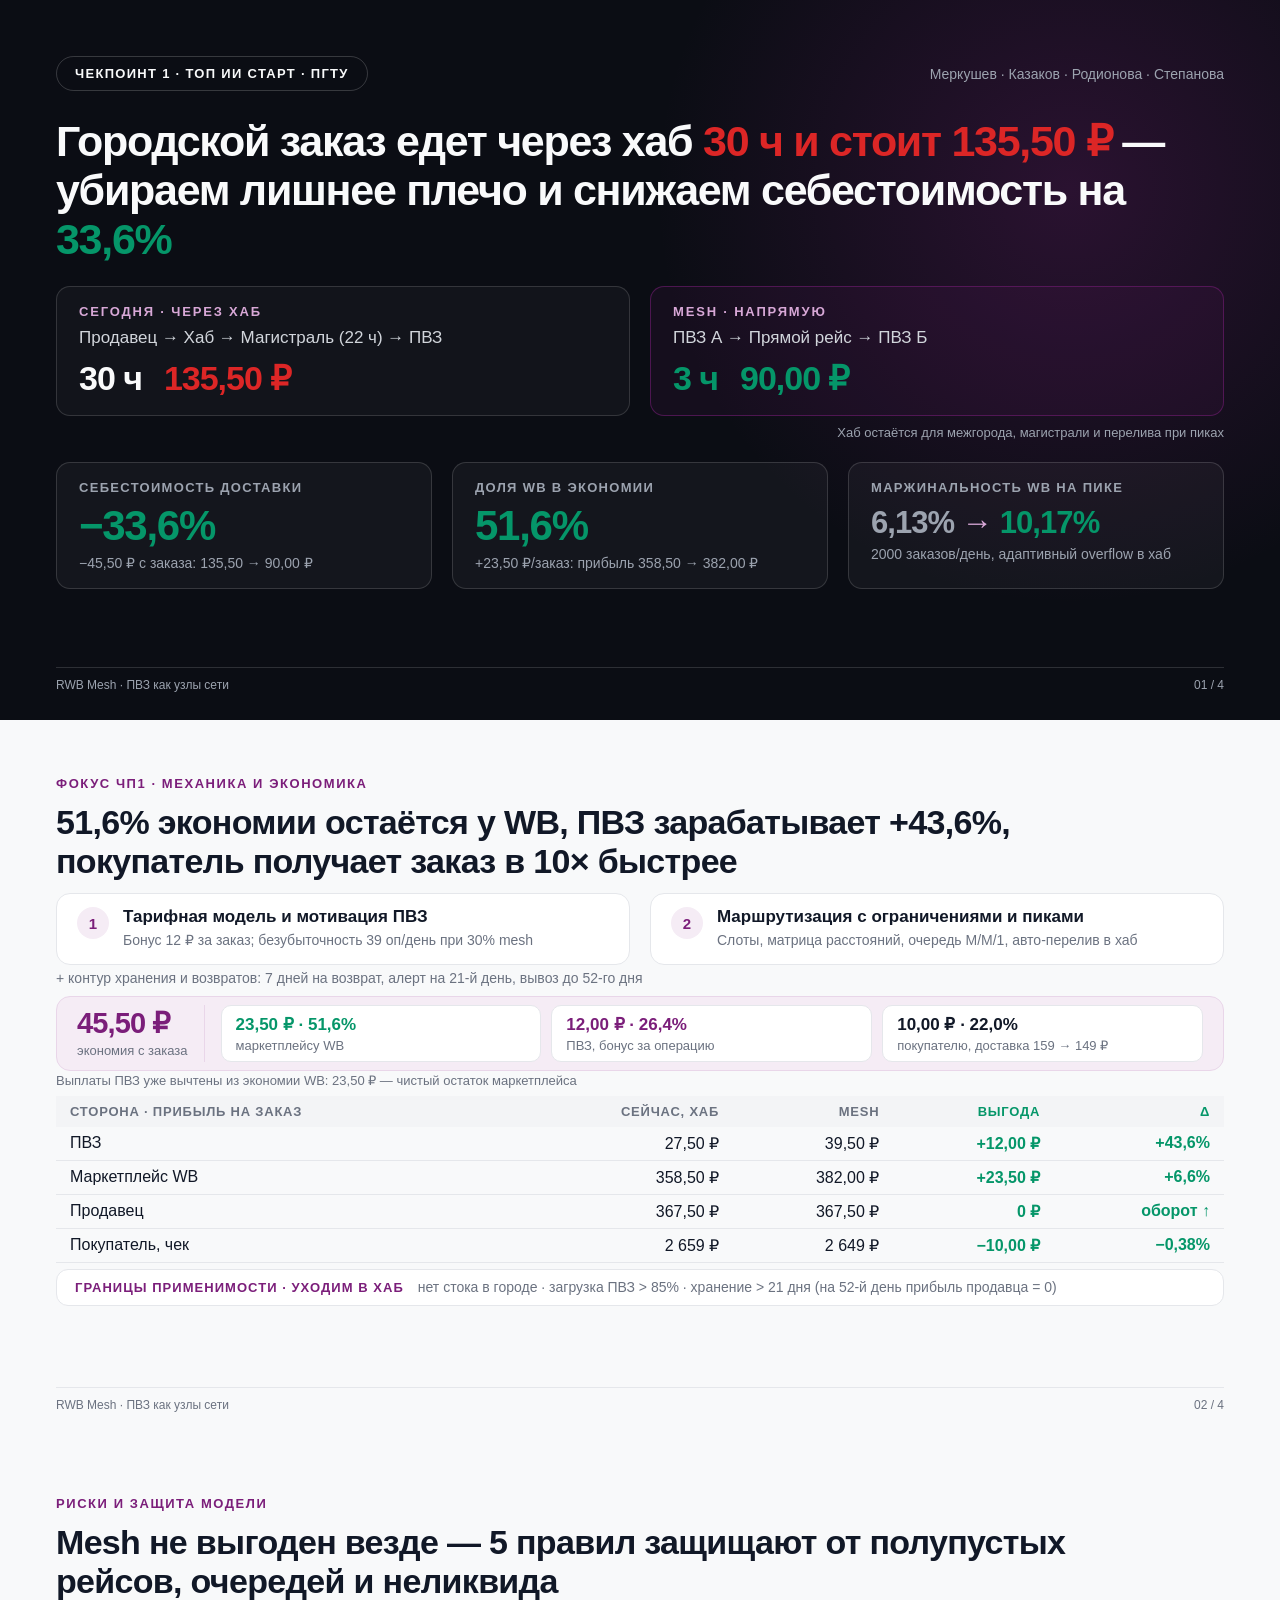
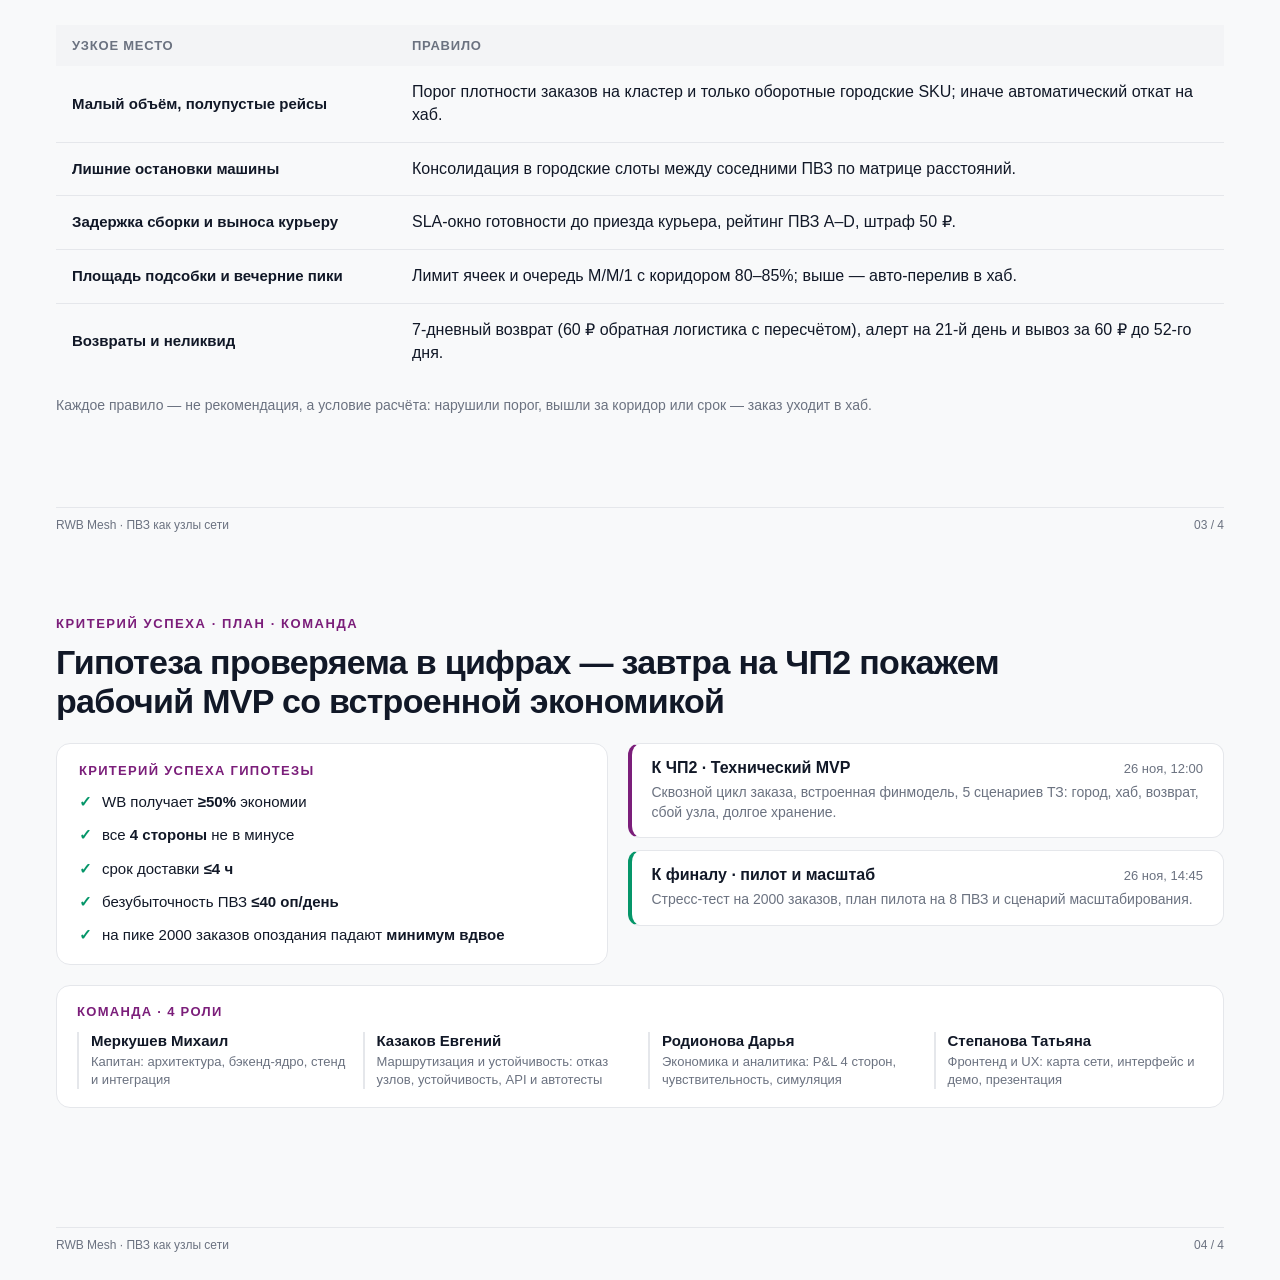
==== commit 15048969: "docs(pitch): уточнить доставку и формулировки ролей на слайдах ЧП1" ====
--- a/docs/pitch/cp1-slides.html
+++ b/docs/pitch/cp1-slides.html
@@ -125,9 +125,9 @@
       </div>
     </div>
   </div>
-  <div style="font-size:14px; color:#6B7280; margin-top:7px;">+ контур хранения и возвратов: 7 дней на возврат, алерт на 21-й день, вывоз до 52-го дня</div>
-
-  <div style="display:flex; align-items:center; gap:16px; background:#F5ECF5; border:1px solid #E9D6E9; border-radius:14px; padding:10px 20px; margin-top:12px;">
+  <div style="font-size:14px; color:#6B7280; margin-top:5px;">+ контур хранения и возвратов: 7 дней на возврат, алерт на 21-й день, вывоз до 52-го дня</div>
+
+  <div style="display:flex; align-items:center; gap:16px; background:#F5ECF5; border:1px solid #E9D6E9; border-radius:14px; padding:8px 20px; margin-top:10px;">
     <div style="flex:none;">
       <div style="font-size:29px; font-weight:700; letter-spacing:-.03em; color:#7B1E7A; line-height:1;">45,50 ₽</div>
       <div style="font-size:13px; color:#6B7280; margin-top:5px;">экономия с заказа</div>
@@ -144,13 +144,13 @@
       </div>
       <div style="flex:1; background:#fff; border:1px solid #E5E7EB; border-radius:10px; padding:8px 14px;">
         <div style="font-size:17px; font-weight:700;">10,00 ₽ · 22,0%</div>
-        <div style="font-size:13px; color:#6B7280; margin-top:3px;">покупателю, доставка 149 ₽</div>
-      </div>
-    </div>
-  </div>
-  <div style="font-size:13px; color:#6B7280; margin-top:4px;">Выплаты ПВЗ уже вычтены из экономии WB: 23,50 ₽ — чистый остаток маркетплейса</div>
-
-  <div style="margin-top:10px;">
+        <div style="font-size:13px; color:#6B7280; margin-top:3px;">покупателю, доставка 159 → 149 ₽</div>
+      </div>
+    </div>
+  </div>
+  <div style="font-size:13px; color:#6B7280; margin-top:2px;">Выплаты ПВЗ уже вычтены из экономии WB: 23,50 ₽ — чистый остаток маркетплейса</div>
+
+  <div style="margin-top:8px;">
     <table class="t-sides">
       <tr><th>Сторона · прибыль на заказ</th><th>Сейчас, хаб</th><th>Mesh</th><th class="d">Выгода</th><th class="d">Δ</th></tr>
       <tr><td>ПВЗ</td><td>27,50 ₽</td><td>39,50 ₽</td><td class="d">+12,00 ₽</td><td class="d">+43,6%</td></tr>
@@ -160,7 +160,7 @@
     </table>
   </div>
 
-  <div style="display:flex; gap:14px; align-items:center; background:#fff; border:1px solid #E5E7EB; border-radius:12px; padding:9px 18px; margin-top:8px;">
+  <div style="display:flex; gap:14px; align-items:center; background:#fff; border:1px solid #E5E7EB; border-radius:12px; padding:8px 18px; margin-top:6px;">
     <div style="font-size:13px; letter-spacing:.08em; font-weight:600; color:#7B1E7A; flex:none;">ГРАНИЦЫ ПРИМЕНИМОСТИ · УХОДИМ В ХАБ</div>
     <div style="font-size:14px; color:#6B7280; line-height:1.35;">нет стока в городе · загрузка ПВЗ &gt; 85% · хранение &gt; 21 дня (на 52-й день прибыль продавца = 0)</div>
   </div>
@@ -245,11 +245,11 @@
     <div style="display:flex; gap:16px; margin-top:13px;">
       <div style="flex:1; border-left:2px solid #E5E7EB; padding-left:12px;">
         <b style="font-size:15px;">Меркушев Михаил</b>
-        <div style="font-size:13px; color:#6B7280; line-height:1.35; margin-top:3px;">Капитан: архитектура, бэкенд-ядро, Docker/CI, интеграция</div>
+        <div style="font-size:13px; color:#6B7280; line-height:1.35; margin-top:3px;">Капитан: архитектура, бэкенд-ядро, стенд и интеграция</div>
       </div>
       <div style="flex:1; border-left:2px solid #E5E7EB; padding-left:12px;">
         <b style="font-size:15px;">Казаков Евгений</b>
-        <div style="font-size:13px; color:#6B7280; line-height:1.35; margin-top:3px;">Маршрутизация и устойчивость: отказ узлов, гонки, автотесты, OpenAPI</div>
+        <div style="font-size:13px; color:#6B7280; line-height:1.35; margin-top:3px;">Маршрутизация и устойчивость: отказ узлов, устойчивость, API и автотесты</div>
       </div>
       <div style="flex:1; border-left:2px solid #E5E7EB; padding-left:12px;">
         <b style="font-size:15px;">Родионова Дарья</b>
@@ -257,7 +257,7 @@
       </div>
       <div style="flex:1; border-left:2px solid #E5E7EB; padding-left:12px;">
         <b style="font-size:15px;">Степанова Татьяна</b>
-        <div style="font-size:13px; color:#6B7280; line-height:1.35; margin-top:3px;">Фронтенд и UX: карта сети, демо-кокпит, презентация</div>
+        <div style="font-size:13px; color:#6B7280; line-height:1.35; margin-top:3px;">Фронтенд и UX: карта сети, интерфейс и демо, презентация</div>
       </div>
     </div>
   </div>
